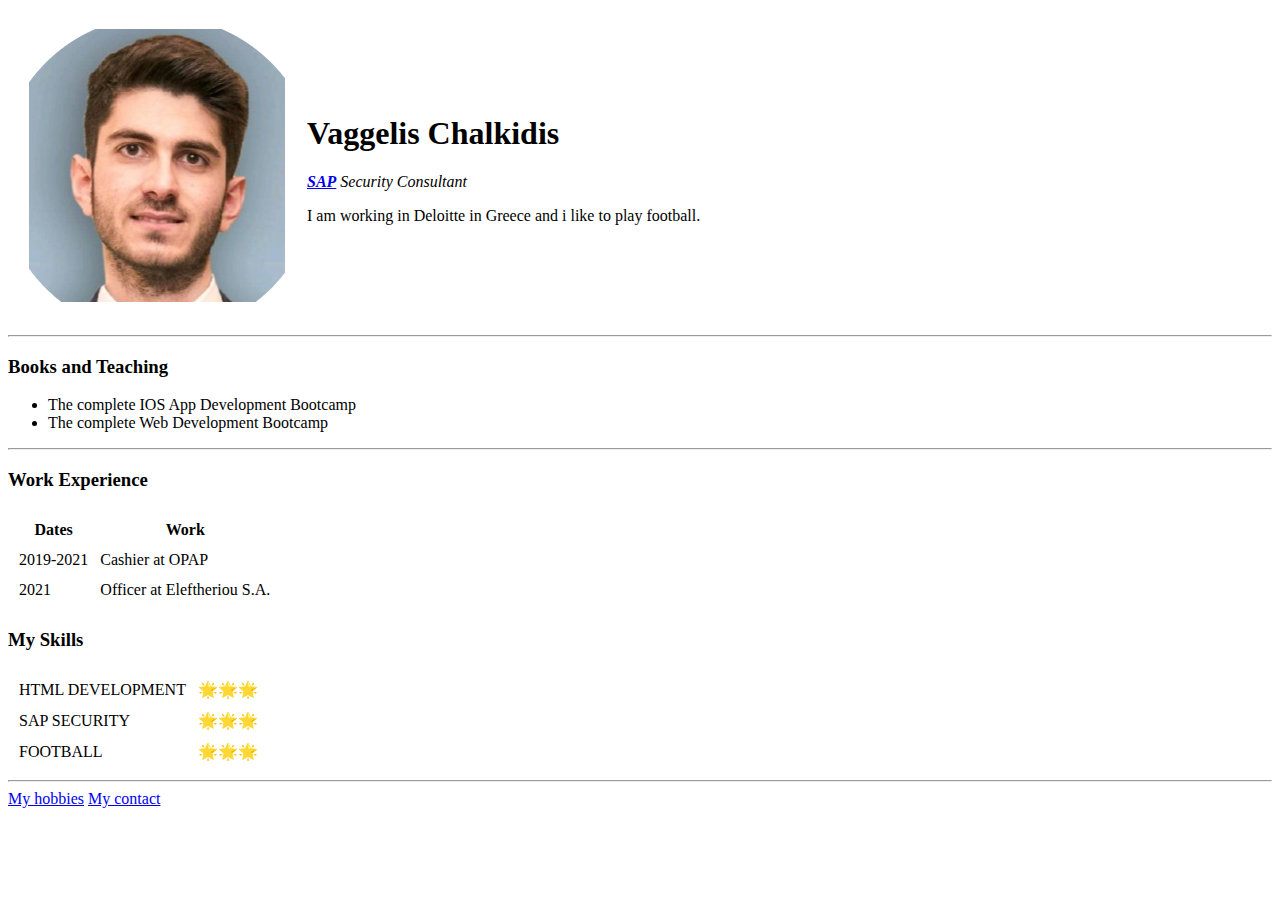
==== index.html @ ebe12a14 "Add initial CV website files" ====
<!DOCTYPE html>
<html lang="en" dir="ltr">

<head>
  <meta charset="utf-8">
  <title>Vaggelis Personal Site</title>
</head>

<body>
  <table cellspacing="20">
    <tr>
      <td><img src="vaggelis-modified.png" alt="Vaggelis profile picture"></td>
      <td><h1>Vaggelis Chalkidis</h1>
      <p><em><strong><a href="https://www.sap.com/">SAP</a></strong> Security Consultant</em></p>
      <p>I am working in Deloitte in Greece and i like to play football.</p></td>
    </tr>
  </table>


  <hr>
  <h3>Books and Teaching</h3>
  <ul>
    <li>The complete IOS App Development Bootcamp</li>
    <li>The complete Web Development Bootcamp</li>
  </ul>
  <hr>
  <h3>Work Experience</h3>
  <table cellspacing="10">
    <thead>
      <tr>
        <th>Dates</th>
        <th>Work</th>
      </tr>
    </thead>
    <tbody>
      <tr>
        <td>2019-2021</td>
        <td>Cashier at OPAP</td>
      </tr>
      <tr>
        <td>2021</td>
        <td>Officer at Eleftheriou S.A.</td>
      </tr>
    </tbody>
  </table>

  <h3>My Skills</h3>

      <table cellspacing="10">
        <tr>
          <td>HTML DEVELOPMENT</td>
          <td>🌟🌟🌟</td>
        </tr>
        <tr>
          <td>SAP SECURITY</td>
          <td>🌟🌟🌟</td>
        </tr>
        <tr>
          <td>FOOTBALL</td>
          <td>🌟🌟🌟</td>
        </tr>
      </table>

<hr>

  <a href="hobbies.html">My hobbies</a>
  <a href="contact.html">My contact</a>
</body>

</html>
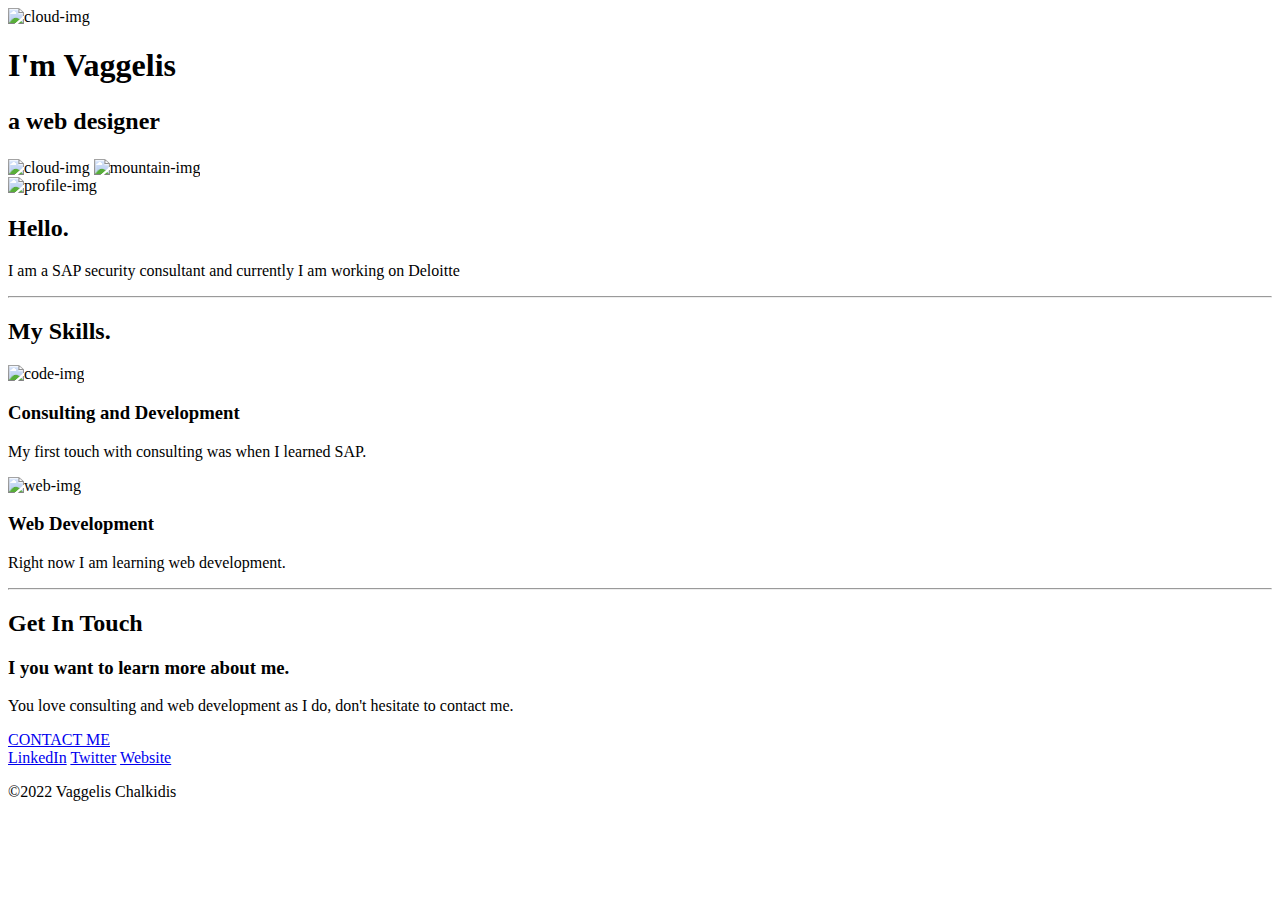
==== commit f602284d: "Add files via upload" ====
--- a/index.html
+++ b/index.html
@@ -1,70 +1,62 @@
 <!DOCTYPE html>
 <html lang="en" dir="ltr">
+  <head>
+    <meta charset="utf-8">
+    <title>Vaggelis Chalkidis</title>
+    <link rel="stylesheet" href="css/styles.css">
+    <link rel="icon" href="favicon.ico">
+    <link rel="preconnect" href="https://fonts.googleapis.com">
+<link rel="preconnect" href="https://fonts.gstatic.com" crossorigin>
+<link href="https://fonts.googleapis.com/css2?family=Merriweather&family=Montserrat&family=Sacramento&display=swap" rel="stylesheet">
+  </head>
+  <body>
+  <div class="top-container">
+    <img class="top-cloud" src="images/cloud.png" alt="cloud-img">
+    <h1>I'm Vaggelis</h1>
+    <h2><p>a <span class="web">web</span> designer</p></h2>
+    <img class="bottom-cloud" src="images/cloud.png" alt="cloud-img">
+    <img src="images/mountain.png" alt="mountain-img">
+  </div>
+  <div class="middle-container">
+    <div class="profile">
+      <img src="images/profile.jpg" alt="profile-img">
+      <h2>Hello.</h2>
+      <p class="intro">I am a SAP security consultant and currently I am working on Deloitte</p>
+    </div>
+    <hr>
+    <div class="skills">
+      <h2>My Skills.</h2>
+      <div class="skill-row">
+        <img class="code-img" src="images/skills.png" alt="code-img">
 
-<head>
-  <meta charset="utf-8">
-  <title>Vaggelis Personal Site</title>
-</head>
+        <h3>Consulting and Development</h3>
+        <p>My first touch with consulting was when I learned SAP.</p>
 
-<body>
-  <table cellspacing="20">
-    <tr>
-      <td><img src="vaggelis-modified.png" alt="Vaggelis profile picture"></td>
-      <td><h1>Vaggelis Chalkidis</h1>
-      <p><em><strong><a href="https://www.sap.com/">SAP</a></strong> Security Consultant</em></p>
-      <p>I am working in Deloitte in Greece and i like to play football.</p></td>
-    </tr>
-  </table>
+      </div>
+      <div class="skill-row">
+        <img class="web-img" src="images/html.jpg" alt="web-img">
+
+        <h3>Web Development</h3>
+        <p>Right now I am learning web development.</p>
+
+      </div>
+    </div>
+    <hr>
+    <div class="contact-me">
+      <h2>Get In Touch</h2>
+      <h3>I you want to learn more about me.</h3>
+      <p class="contact-message">You love consulting and web development as I do, don't hesitate to contact me.</p>
+      <a class="btn" href="mailto:vgchalkidis@email.com">CONTACT ME</a>
+    </div>
+  </div>
 
 
-  <hr>
-  <h3>Books and Teaching</h3>
-  <ul>
-    <li>The complete IOS App Development Bootcamp</li>
-    <li>The complete Web Development Bootcamp</li>
-  </ul>
-  <hr>
-  <h3>Work Experience</h3>
-  <table cellspacing="10">
-    <thead>
-      <tr>
-        <th>Dates</th>
-        <th>Work</th>
-      </tr>
-    </thead>
-    <tbody>
-      <tr>
-        <td>2019-2021</td>
-        <td>Cashier at OPAP</td>
-      </tr>
-      <tr>
-        <td>2021</td>
-        <td>Officer at Eleftheriou S.A.</td>
-      </tr>
-    </tbody>
-  </table>
+  <div class="bottom-container">
+    <a class="footer-link" href="https://www.linkedin.com/in/evangelos-chalkidis/">LinkedIn</a>
+    <a class="footer-link" href="https://twitter.com/mrvaggos4">Twitter</a>
+    <a class="footer-link" href="https://www.appbrewery.co/">Website</a>
+    <p class="copyright">©2022 Vaggelis Chalkidis</p>
+  </div>
 
-  <h3>My Skills</h3>
-
-      <table cellspacing="10">
-        <tr>
-          <td>HTML DEVELOPMENT</td>
-          <td>🌟🌟🌟</td>
-        </tr>
-        <tr>
-          <td>SAP SECURITY</td>
-          <td>🌟🌟🌟</td>
-        </tr>
-        <tr>
-          <td>FOOTBALL</td>
-          <td>🌟🌟🌟</td>
-        </tr>
-      </table>
-
-<hr>
-
-  <a href="hobbies.html">My hobbies</a>
-  <a href="contact.html">My contact</a>
-</body>
-
+  </body>
 </html>
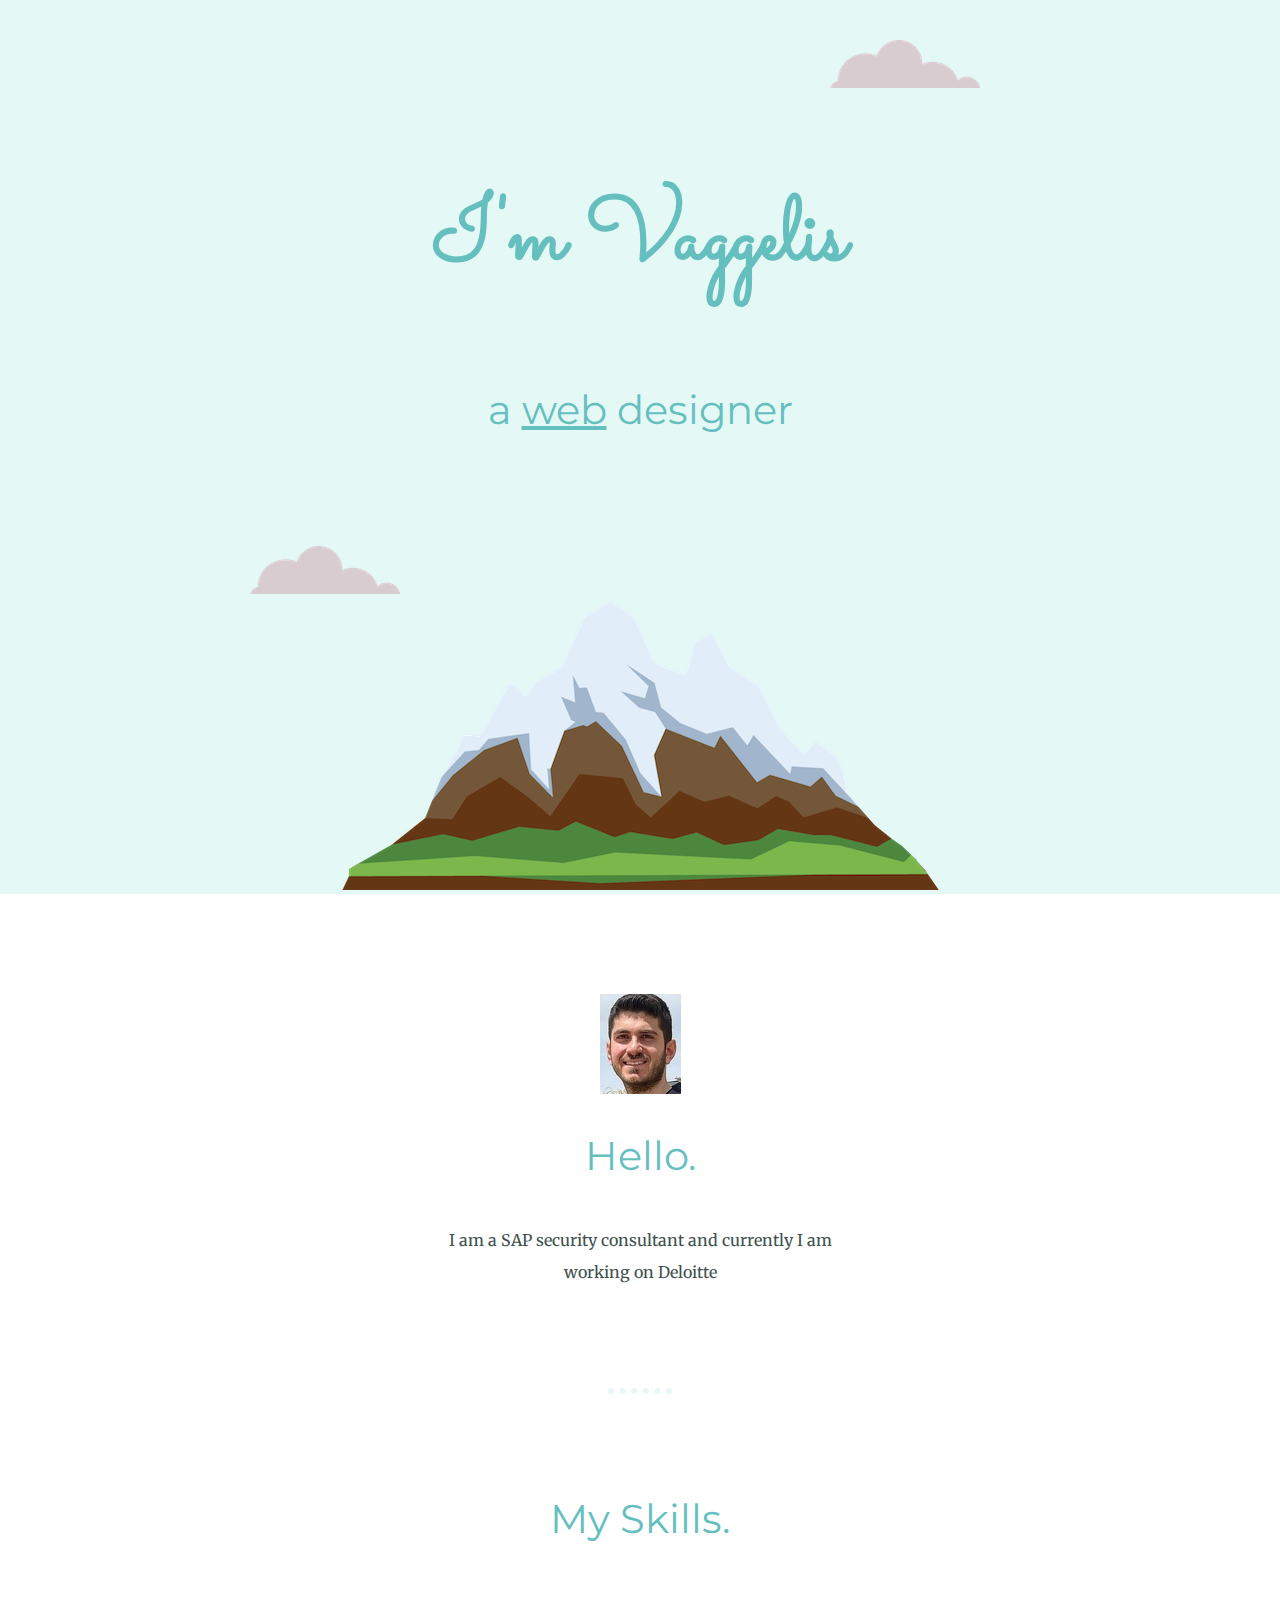
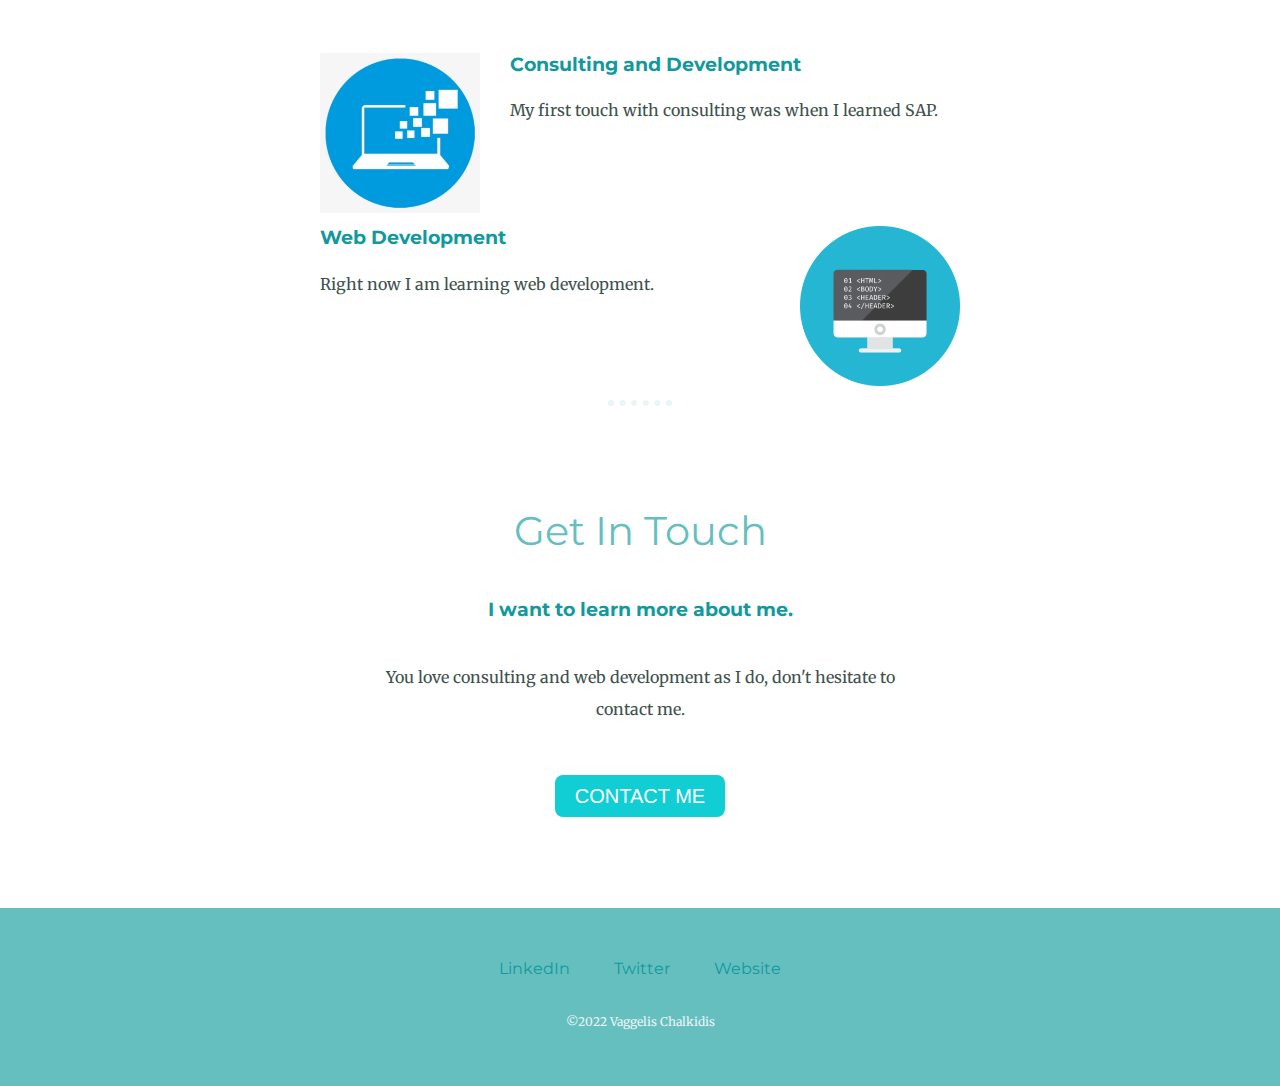
==== commit a6112e24: "Add files via upload" ====
--- a/index.html
+++ b/index.html
@@ -44,7 +44,7 @@
     <hr>
     <div class="contact-me">
       <h2>Get In Touch</h2>
-      <h3>I you want to learn more about me.</h3>
+      <h3>I want to learn more about me.</h3>
       <p class="contact-message">You love consulting and web development as I do, don't hesitate to contact me.</p>
       <a class="btn" href="mailto:vgchalkidis@email.com">CONTACT ME</a>
     </div>
--- a/css/styles.css
+++ b/css/styles.css
@@ -0,0 +1,145 @@
+body {
+  color: #40514E;
+  margin: 0;
+  text-align: center;
+  font-family: 'Merriweather', serif;
+
+}
+
+
+h1 {
+  font-size: 5.625rem;
+  line-height: 2;
+  margin: 50px auto 0 auto;
+  font-family: 'Sacramento', cursive;
+  color: #66BFBF;
+
+}
+
+h2 {
+  font-family: 'Montserrat', sans-serif;
+  font-size: 2.5rem;
+  color: #66BFBF;
+  font-weight: normal;
+  padding-bottom: 10px;
+}
+
+h3 {
+  font-family: 'Montserrat', sans-serif;
+  color: #11999E;
+}
+
+p {
+  line-height: 2;
+}
+
+hr {
+  border: dotted #EAF6F6 6px;
+  border-bottom: none;
+  width: 4%;
+  margin: 100px auto;
+}
+
+a {
+  color: #11999E;
+  font-family: 'Montserrat', sans-serif;
+  margin: 10px 20px;
+  text-decoration: none;
+}
+
+a:hover {
+  color: #EAF6F6;
+}
+
+.top-container {
+  background-color: #E4F9F5;
+  position: relative;
+  padding-top: 100px;
+}
+
+.middle-container {
+  margin: 100px 0;
+}
+
+.bottom-container {
+  background-color: #66BFBF;
+  padding: 50px 0 20px;
+}
+
+.skill-row {
+  width: 50%;
+  margin: 100px auto 100px auto;
+  text-align: left;
+
+}
+
+.web {
+  text-decoration: underline;
+}
+
+.intro {
+  width: 30%;
+  margin: auto;
+}
+
+.contact-message {
+  width: 40%;
+  margin: 40px auto 60px;
+}
+
+.copyright {
+  color: #EAF6F6;
+  font-size: 0.75rem;
+  padding: 20px 0;
+}
+
+.top-cloud {
+  position: absolute;
+  right: 300px;
+  top: 40px;
+}
+
+.bottom-cloud {
+  position: absolute;
+  left: 250px;
+  bottom: 300px;
+}
+
+.code-img {
+  width: 25%;
+  float: left;
+  margin-right: 30px;
+}
+
+.web-img {
+  width: 25%;
+  float: right;
+  margin-left: 30px;
+}
+
+.btn {
+  background: #11cdd4;
+  background-image: -webkit-linear-gradient(top, #11cdd4, #11999db);
+  background-image: -moz-linear-gradient(top, #11cdd4, #11999db);
+  background-image: -ms-linear-gradient(top, #11cdd4, #11999db);
+  background-image: -o-linear-gradient(top, #11cdd4, #11999db);
+  background-image: linear-gradient(to bottom, #11cdd4, #11999db);
+  -webkit-border-radius: 8;
+  -moz-border-radius: 8;
+  border-radius: 8px;
+  font-family: Arial;
+  color: #ffffff;
+  font-size: 20px;
+  padding: 10px 20px 10px 20px;
+  text-decoration: none;
+}
+
+.btn:hover {
+  background: #30e3cb;
+  background-image: -webkit-linear-gradient(top, #30e3cb, #2bc4ad);
+  background-image: -moz-linear-gradient(top, #30e3cb, #2bc4ad);
+  background-image: -ms-linear-gradient(top, #30e3cb, #2bc4ad);
+  background-image: -o-linear-gradient(top, #30e3cb, #2bc4ad);
+  background-image: linear-gradient(to bottom, #30e3cb, #2bc4ad);
+  text-decoration: none;
+}
